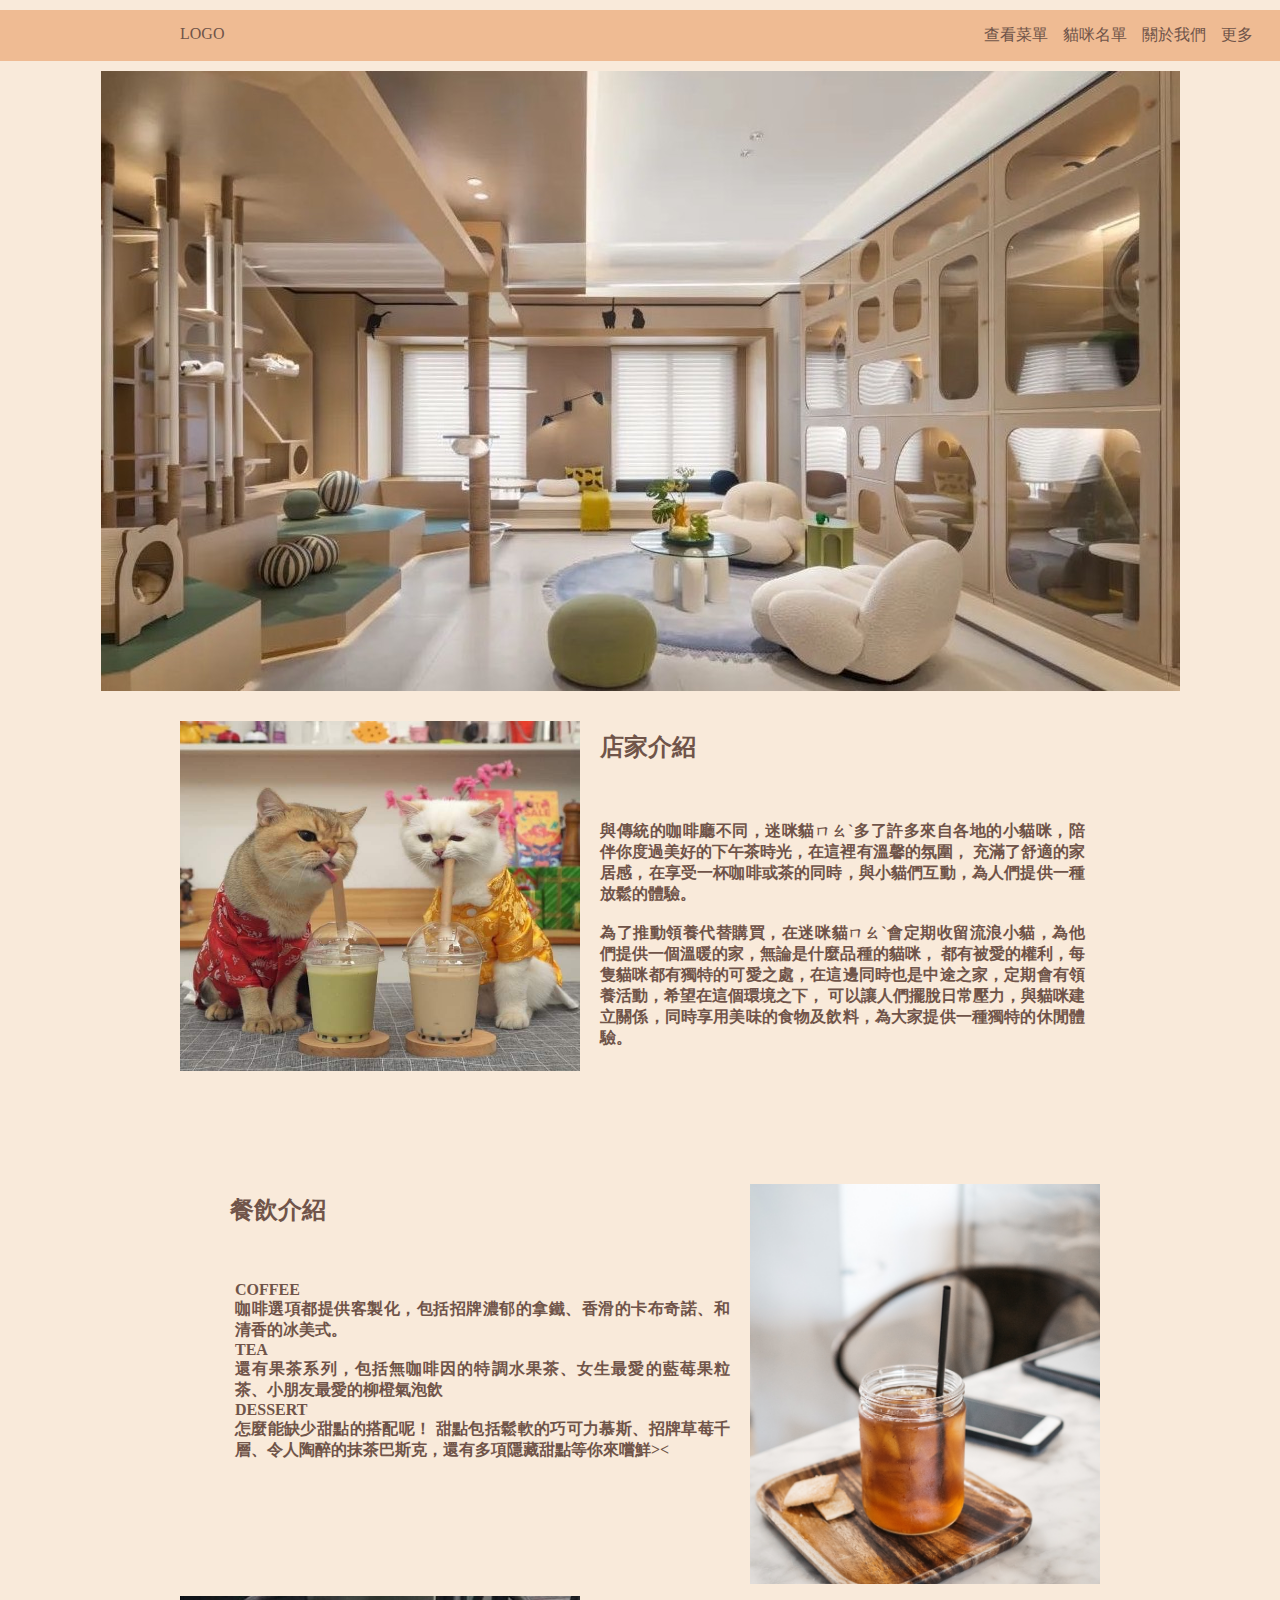
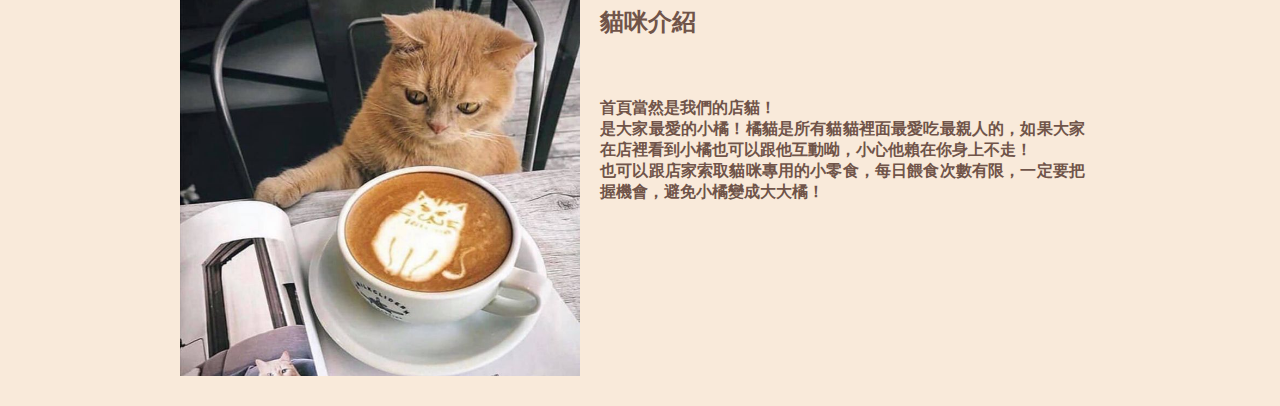
==== net.midterm/index.html @ 5c9e0be0 "Add files via upload" ====
<!DOCTYPE html>
<html lang="en">
<head>
    <meta charset="UTF-8">
    <meta name="viewport" content="width=device-width, initial-scale=1.0">
    <title>眯迷貓ㄇㄠˋcats coffee shop</title>

    <link rel="stylesheet" href="./css/normalize.css" />
    <link rel="stylesheet" href="./css/style.css" />
</head>
<body>
    <header>
        <nav class="nav">
            <ul class="nav-list">
                <li class="nav-list-item">
                    <a href="#" class="nav-list-item-link-top">LOGO</a>
                </li>
                <li class="nav-list-item">
                    <a href="#" class="nav-list-item-link">查看菜單</a>
                    <ul class="nav-sublist">
                       <li class="nav-list-item"><a href="#" class="nav-list-item-link1">Coffee Time</a></li> 
                       <li class="nav-list-item"><a href="#" class="nav-list-item-link1">Tea & Milk</a></li>
                       <li class="nav-list-item"><a href="#" class="nav-list-item-link1">Foods</a></li>
                    </ul>
                </li>
                <li class="nav-list-item">
                    <a href="#" class="nav-list-item-link">貓咪名單</a>
                    <ul class="nav-sublist">
                        <li class="nav-list-item"><a href="#" class="nav-list-item-link1">店長的愛寵們</a></li> 
                        <li class="nav-list-item"><a href="#" class="nav-list-item-link1">限時領養</a></li>
                    </ul>
                </li>
                <li class="nav-list-item">
                    <a href="#" class="nav-list-item-link">關於我們</a>
                </li>
                <li class="nav-list-item">
                    <a href="#" class="nav-list-item-link">更多</a>
                    <ul class="nav-sublist">
                        <li class="nav-list-item"><a href="#" class="nav-list-item-link1">線上訂位</a></li> 
                        <li class="nav-list-item"><a href="#" class="nav-list-item-link1">領養須知</a></li>
                    </ul>
                </li>
                
            </ul>
        </nav>
    </header>

    <div class="banner_container">
        <img src="./images/shop.jpg" alt="banner" />
      </div>

        <img class="shop_intro" src="./images/shop_intro.jpg" alt="intro"> 
     
        <p class="intro_title">店家介紹</p>
 
        <p class="intro"><br>與傳統的咖啡廳不同，迷咪貓ㄇㄠˋ多了許多來自各地的小貓咪，陪伴你度過美好的下午茶時光，在這裡有溫馨的氛圍，
            充滿了舒適的家居感，在享受一杯咖啡或茶的同時，與小貓們互動，為人們提供一種放鬆的體驗。<br><br>
            為了推動領養代替購買，在迷咪貓ㄇㄠˋ會定期收留流浪小貓，為他們提供一個溫暖的家，無論是什麼品種的貓咪，
            都有被愛的權利，每隻貓咪都有獨特的可愛之處，在這邊同時也是中途之家，定期會有領養活動，希望在這個環境之下，
            可以讓人們擺脫日常壓力，與貓咪建立關係，同時享用美味的食物及飲料，為大家提供一種獨特的休閒體驗。
            </p>
        <img class="coffee_intro" src="./images/coffee1.jpg" alt="intro">
        <p class="intro_title2">餐飲介紹</p>
        <p class="intro2">COFFEE<br>咖啡選項都提供客製化，包括招牌濃郁的拿鐵、香滑的卡布奇諾、和清香的冰美式。<br>TEA<br>還有果茶系列，包括無咖啡因的特調水果茶、女生最愛的藍莓果粒茶、小朋友最愛的柳橙氣泡飲<br>DESSERT<br>怎麼能缺少甜點的搭配呢！
        甜點包括鬆軟的巧可力慕斯、招牌草莓千層、令人陶醉的抹茶巴斯克，還有多項隱藏甜點等你來嚐鮮><</p>
        <img class="cats_intro" src="./images/Cats2.jpeg" alt="intro">
        <p class="intro_title3">貓咪介紹</p>
        <p class="intro3">首頁當然是我們的店貓！<br>是大家最愛的小橘！橘貓是所有貓貓裡面最愛吃最親人的，如果大家在店裡看到小橘也可以跟他互動呦，小心他賴在你身上不走！<br>也可以跟店家索取貓咪專用的小零食，每日餵食次數有限，一定要把握機會，避免小橘變成大大橘！</p>
</body>
</html>
---- net.midterm/css/style.css ----
*{
    background-color: #f9eada;
    margin: 0;
    padding: 0;
}
/*導覽列*/
.nav{
    background-color: #efbb93;
    margin-top: 10px;

}
.nav-list{
    display: flex;
    background-color: #efbb93;
    margin: 0;
    padding:0;
    text-align: right;
}
.nav-sublist{
    position: absolute;
    margin: 0;
    padding: 0;
    display: none;

 
}
.nav-list-item{
    list-style:none ;
    margin-right: 5px;
    background-color:  #efbb93;
    color:#502301;  
}

.nav-list-item-link{
    display: block;
    background-color: #efbb93;
    color: #705449;
    text-decoration: none;
    padding:15px 5px;
    text-align: right;
}
.nav-list-item-link-top{
    display: block;
    background-color:#efbb93;
    color: #705449;
    text-decoration: none;
    padding:15px 750px 15px 180px;

}
.nav-list-item-link1{
    display: block;
    background-color: #f9eada;
    color: #705449;
    text-decoration: none;
    padding:15px 5px;
    justify-content: center;
}
.nav-list-item:hover .nav-sublist{
    display: block;
}
/*做hover*/
.nav-list-item-link:hover{
    color:#502301;
}
/*首圖*/
.banner_container{
    display: flex;
    width: 1000px;
    justify-content: center;
    align-items: center;
    flex-direction: column;
    margin: auto;
    padding-top: 10px;
}
.shop_intro{
    margin: 30px 20px 30px 180px;
    display: flex;
    width: 400px;
    height:350px;
    float: left;
}
.coffee_intro{
    margin: 100px 180px 30px 20px;
    display: flex;
    width: 350px;
    height:400px;
    float: right;
}
.cats_intro{
    margin: 100px 20px 30px 180px;
    display: flex;
    width: 400px;
    height:380px;
    float: left;
}
/*店家介紹*/
.intro_title{
    padding:15px;
    margin: 25px 0px  10px  50px;
    text-align: justify;
    text-justify:inter-ideograph;
    color:#705449;
    font-size: 24px;
    font-weight: bold;
    z-index: 1;
}

.intro{
    padding:15px;
    margin: 5px 180px 20px 50px;
    text-align: justify;
    text-justify:inter-ideograph;
    color:#705449;
    font-weight: bold;
}
.intro_title2{
    padding:30px;
    margin: 100px 50px 10px 200px;
    text-align: justify;
    text-justify:inter-ideograph;
    color:#705449;
    font-size: 24px;
    font-weight: bold;
}
.intro2{
    padding:15px;
    margin: 10px 50px 20px 220px;
    text-align: justify;
    text-justify:inter-ideograph;
    color:#705449;
    font-weight: bold;
}
.intro_title3{
    padding:30px;
    margin: 100px 0px  10px  50px;
    text-align: justify;
    text-justify:inter-ideograph;
    color:#705449;
    font-size: 24px;
    font-weight: bold;
}
.intro3{
    padding:15px;
    margin: 15px 180px 20px 50px;
    text-align: justify;
    text-justify:inter-ideograph;
    color:#705449; 
    font-weight: bold;
}
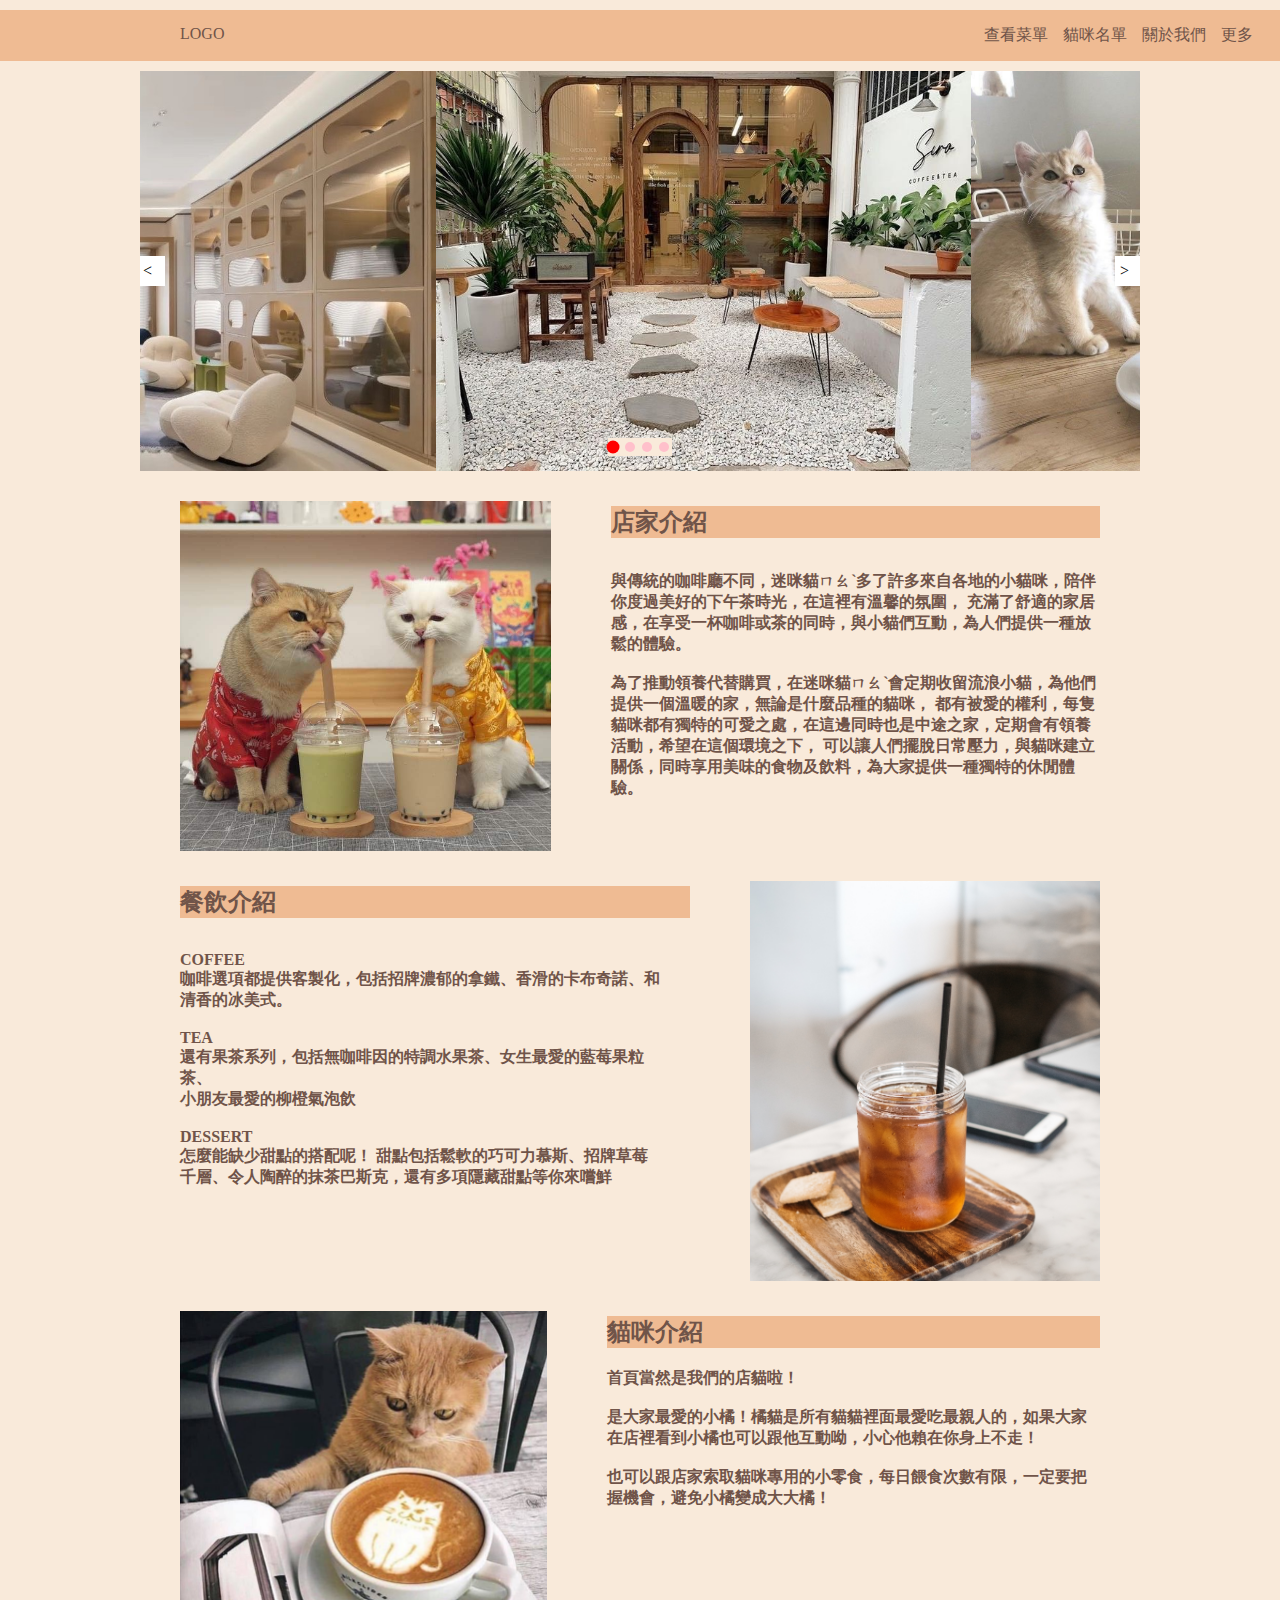
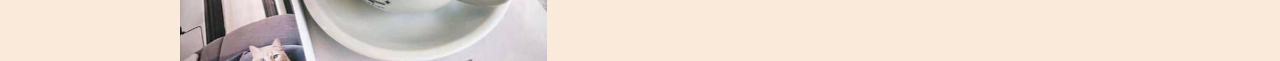
==== commit a84650e3: "Add files via upload" ====
--- a/net.midterm/index.html
+++ b/net.midterm/index.html
@@ -44,27 +44,67 @@
             </ul>
         </nav>
     </header>
+<!-- 引入css樣式 -->
+<link rel="stylesheet" href="./css/style.css">
 
-    <div class="banner_container">
-        <img src="./images/shop.jpg" alt="banner" />
-      </div>
+<div class="banner_container">
+    <!-- 6張圖片 -->
+    <ul class="img_box">
+        <li><img src="./images/shop.jpg" alt="banner"></li>
+        <li><img src="./images/shop1.jpg" alt="banner"></li>
+        <li><img src="./images/cats3.jpg" alt="banner"></li>
+        <li><img src="./images/coffee.jpeg" alt="banner"></li>
+        <li><img src="./images/shop.jpg" alt="banner"></li>
+        <li><img src="./images/shop1.jpg" alt="banner"></li>
+    </ul>
 
+    <!-- 中間圓點 -->
+    <ul class="sel_box">
+        <!-- 自定義屬性 -->
+        <li data-index="0"></li>
+        <li data-index="1"></li>
+        <li data-index="2"></li>
+        <li data-index="3"></li>
+    </ul>
+
+    <!-- 左箭頭 -->
+    <div class="left_btn">&lt;</div>
+    <!-- 右箭頭 -->
+    <div class="right_btn">&gt;</div>
+</div>
+
+<!-- 引入js程式碼 -->
+<script src="./js/banner.js"></script>
+
+        <div class="shop">
         <img class="shop_intro" src="./images/shop_intro.jpg" alt="intro"> 
-     
+        <div class="shop_text">
         <p class="intro_title">店家介紹</p>
- 
         <p class="intro"><br>與傳統的咖啡廳不同，迷咪貓ㄇㄠˋ多了許多來自各地的小貓咪，陪伴你度過美好的下午茶時光，在這裡有溫馨的氛圍，
             充滿了舒適的家居感，在享受一杯咖啡或茶的同時，與小貓們互動，為人們提供一種放鬆的體驗。<br><br>
             為了推動領養代替購買，在迷咪貓ㄇㄠˋ會定期收留流浪小貓，為他們提供一個溫暖的家，無論是什麼品種的貓咪，
             都有被愛的權利，每隻貓咪都有獨特的可愛之處，在這邊同時也是中途之家，定期會有領養活動，希望在這個環境之下，
             可以讓人們擺脫日常壓力，與貓咪建立關係，同時享用美味的食物及飲料，為大家提供一種獨特的休閒體驗。
-            </p>
+        </p>
+        </div>
+        </div>
+        <div class="coffee">
+            <div class="coffee_text1">  
+        <p class="intro_title2">餐飲介紹</p>
+        <p class="intro2"><br>COFFEE<br>咖啡選項都提供客製化，包括招牌濃郁的拿鐵、香滑的卡布奇諾、和清香的冰美式。<br><br>TEA<br>還有果茶系列，包括無咖啡因的特調水果茶、女生最愛的藍莓果粒茶、<br>小朋友最愛的柳橙氣泡飲<br><br>DESSERT<br>怎麼能缺少甜點的搭配呢！
+        甜點包括鬆軟的巧可力慕斯、招牌草莓千層、令人陶醉的抹茶巴斯克，還有多項隱藏甜點等你來嚐鮮</p>
+    </div>
+        <div class="coffee_text">
+    
         <img class="coffee_intro" src="./images/coffee1.jpg" alt="intro">
-        <p class="intro_title2">餐飲介紹</p>
-        <p class="intro2">COFFEE<br>咖啡選項都提供客製化，包括招牌濃郁的拿鐵、香滑的卡布奇諾、和清香的冰美式。<br>TEA<br>還有果茶系列，包括無咖啡因的特調水果茶、女生最愛的藍莓果粒茶、小朋友最愛的柳橙氣泡飲<br>DESSERT<br>怎麼能缺少甜點的搭配呢！
-        甜點包括鬆軟的巧可力慕斯、招牌草莓千層、令人陶醉的抹茶巴斯克，還有多項隱藏甜點等你來嚐鮮><</p>
+            </div>
+        </div>
+        <div class="cats">
         <img class="cats_intro" src="./images/Cats2.jpeg" alt="intro">
+        <div class="cats_text">
         <p class="intro_title3">貓咪介紹</p>
-        <p class="intro3">首頁當然是我們的店貓！<br>是大家最愛的小橘！橘貓是所有貓貓裡面最愛吃最親人的，如果大家在店裡看到小橘也可以跟他互動呦，小心他賴在你身上不走！<br>也可以跟店家索取貓咪專用的小零食，每日餵食次數有限，一定要把握機會，避免小橘變成大大橘！</p>
+        <p class="intro3">首頁當然是我們的店貓啦！<br><br>是大家最愛的小橘！橘貓是所有貓貓裡面最愛吃最親人的，如果大家在店裡看到小橘也可以跟他互動呦，小心他賴在你身上不走！<br><br>也可以跟店家索取貓咪專用的小零食，每日餵食次數有限，一定要把握機會，避免小橘變成大大橘！</p>
+        </div>
+        </div>
 </body>
 </html>--- a/net.midterm/css/style.css
+++ b/net.midterm/css/style.css
@@ -3,11 +3,94 @@
     background-color: #f9eada;
     margin: 0;
     padding: 0;
+    box-sizing: border-box;
+}
+.banner_container {
+    position: relative;
+    margin: 100px;
+    width: 500px;
+    height: 400px;
+    /* 超出隱藏 */
+    overflow: hidden;  
+}
+
+ul.img_box {
+    position: absolute;
+    left: 0;
+    top: 0;
+    /* html中的第一張圖片不是我們想要顯示，第二張才是我們輪播圖的第一張圖片因此要讓這排圖片往左移動一張圖片的距離 */
+    transform: translateX(-400px);
+}
+
+.img_box li {
+    float: left;
+    list-style: none;
+}
+
+/* 圖片大小 */
+.img_box li img {
+    width: 100%;
+    height: 400px;
+    object-fit: cover;
+}
+
+/* 小圓點 */
+.sel_box {
+    position: absolute;
+    bottom: 15px;
+    left: 50%;
+    transform: translateX(-50%);
+}
+
+.sel_box li {
+    list-style: none;
+    /* 轉換為行內塊元素 -- 一行顯示 */
+    display: inline-block;
+    width: 10px;
+    height: 10px;
+    background-color: pink;
+    margin-right: 3px;
+    border-radius: 5px;
+    transition: all 0.4s;
+}
+
+/* 左箭頭 */
+.left_btn {
+    position: absolute;
+    top: 50%;
+    left: 0;
+    transform: translateY(-50%);
+    width: 25px;
+    height: 30px;
+    background-color: #fff;
+    line-height: 30px;
+    padding-left: 3px;
+    /* 將滑鼠樣式改為小手 */
+    cursor: pointer;
+}
+
+.right_btn {
+    position: absolute;
+    top: 50%;
+    right: 0;
+    transform: translateY(-50%);
+    width: 25px;
+    height: 30px;
+    background-color: #fff;
+    line-height: 30px;
+    padding-left: 5px;
+    cursor: pointer;
+}
+/* 當前圖片的小圖點樣式 */
+.sel_box .cur {
+    background-color: red!important;
+    transform: scale(1.3);
 }
 /*導覽列*/
 .nav{
     background-color: #efbb93;
     margin-top: 10px;
+    margin-bottom: 10px;
 
 }
 .nav-list{
@@ -73,78 +156,81 @@
     margin: auto;
     padding-top: 10px;
 }
+.shop{
+    display: flex;
+    margin-top: 15px;
+}
+.cats{
+    display: flex;
+    margin-top: 15px;
+}
+.coffee{
+    display: flex; 
+    margin-top: 15px;
+}
 .shop_intro{
-    margin: 30px 20px 30px 180px;
-    display: flex;
+    margin: 15px 20px 0px 180px;
+    display: block;
     width: 400px;
     height:350px;
-    float: left;
+    object-fit: cover;
+    object-position: center;
+
 }
 .coffee_intro{
-    margin: 100px 180px 30px 20px;
-    display: flex;
+    margin: 15px 180px 0px 20px;
+    display: block;
     width: 350px;
     height:400px;
-    float: right;
+    object-fit: cover;
+    object-position: center;
+    
 }
 .cats_intro{
-    margin: 100px 20px 30px 180px;
-    display: flex;
+    margin: 15px 20px 0px 180px;
+    display: block;
     width: 400px;
-    height:380px;
-    float: left;
-}
+    height:350px;
+    object-fit: cover;
+    object-position: center;
+}
+
+
 /*店家介紹*/
 .intro_title{
-    padding:15px;
-    margin: 25px 0px  10px  50px;
-    text-align: justify;
-    text-justify:inter-ideograph;
+    margin: 20px 180px 10px 40px;
     color:#705449;
     font-size: 24px;
     font-weight: bold;
-    z-index: 1;
-}
-
+    background-color:#efbb93;
+
+}
 .intro{
-    padding:15px;
-    margin: 5px 180px 20px 50px;
-    text-align: justify;
-    text-justify:inter-ideograph;
+    margin: 15px 180px 20px 40px;
     color:#705449;
     font-weight: bold;
 }
 .intro_title2{
-    padding:30px;
-    margin: 100px 50px 10px 200px;
-    text-align: justify;
-    text-justify:inter-ideograph;
+    margin: 20px 40px 10px 180px;
     color:#705449;
     font-size: 24px;
     font-weight: bold;
+    background-color:#efbb93;
 }
 .intro2{
-    padding:15px;
-    margin: 10px 50px 20px 220px;
-    text-align: justify;
-    text-justify:inter-ideograph;
+    margin: 15px 70px 20px 180px;
     color:#705449;
     font-weight: bold;
 }
 .intro_title3{
-    padding:30px;
-    margin: 100px 0px  10px  50px;
-    text-align: justify;
-    text-justify:inter-ideograph;
+    margin: 20px 180px 20px 40px;
     color:#705449;
     font-size: 24px;
     font-weight: bold;
+    background-color:#efbb93;
 }
 .intro3{
-    padding:15px;
-    margin: 15px 180px 20px 50px;
-    text-align: justify;
-    text-justify:inter-ideograph;
-    color:#705449; 
+    margin: 15px 180px 20px 40px;
+    color:#705449;
     font-weight: bold;
 }--- a/net.midterm/css/style.css
+++ b/net.midterm/css/style.css
@@ -3,11 +3,94 @@
     background-color: #f9eada;
     margin: 0;
     padding: 0;
+    box-sizing: border-box;
+}
+.banner_container {
+    position: relative;
+    margin: 100px;
+    width: 500px;
+    height: 400px;
+    /* 超出隱藏 */
+    overflow: hidden;  
+}
+
+ul.img_box {
+    position: absolute;
+    left: 0;
+    top: 0;
+    /* html中的第一張圖片不是我們想要顯示，第二張才是我們輪播圖的第一張圖片因此要讓這排圖片往左移動一張圖片的距離 */
+    transform: translateX(-400px);
+}
+
+.img_box li {
+    float: left;
+    list-style: none;
+}
+
+/* 圖片大小 */
+.img_box li img {
+    width: 100%;
+    height: 400px;
+    object-fit: cover;
+}
+
+/* 小圓點 */
+.sel_box {
+    position: absolute;
+    bottom: 15px;
+    left: 50%;
+    transform: translateX(-50%);
+}
+
+.sel_box li {
+    list-style: none;
+    /* 轉換為行內塊元素 -- 一行顯示 */
+    display: inline-block;
+    width: 10px;
+    height: 10px;
+    background-color: pink;
+    margin-right: 3px;
+    border-radius: 5px;
+    transition: all 0.4s;
+}
+
+/* 左箭頭 */
+.left_btn {
+    position: absolute;
+    top: 50%;
+    left: 0;
+    transform: translateY(-50%);
+    width: 25px;
+    height: 30px;
+    background-color: #fff;
+    line-height: 30px;
+    padding-left: 3px;
+    /* 將滑鼠樣式改為小手 */
+    cursor: pointer;
+}
+
+.right_btn {
+    position: absolute;
+    top: 50%;
+    right: 0;
+    transform: translateY(-50%);
+    width: 25px;
+    height: 30px;
+    background-color: #fff;
+    line-height: 30px;
+    padding-left: 5px;
+    cursor: pointer;
+}
+/* 當前圖片的小圖點樣式 */
+.sel_box .cur {
+    background-color: red!important;
+    transform: scale(1.3);
 }
 /*導覽列*/
 .nav{
     background-color: #efbb93;
     margin-top: 10px;
+    margin-bottom: 10px;
 
 }
 .nav-list{
@@ -73,78 +156,81 @@
     margin: auto;
     padding-top: 10px;
 }
+.shop{
+    display: flex;
+    margin-top: 15px;
+}
+.cats{
+    display: flex;
+    margin-top: 15px;
+}
+.coffee{
+    display: flex; 
+    margin-top: 15px;
+}
 .shop_intro{
-    margin: 30px 20px 30px 180px;
-    display: flex;
+    margin: 15px 20px 0px 180px;
+    display: block;
     width: 400px;
     height:350px;
-    float: left;
+    object-fit: cover;
+    object-position: center;
+
 }
 .coffee_intro{
-    margin: 100px 180px 30px 20px;
-    display: flex;
+    margin: 15px 180px 0px 20px;
+    display: block;
     width: 350px;
     height:400px;
-    float: right;
+    object-fit: cover;
+    object-position: center;
+    
 }
 .cats_intro{
-    margin: 100px 20px 30px 180px;
-    display: flex;
+    margin: 15px 20px 0px 180px;
+    display: block;
     width: 400px;
-    height:380px;
-    float: left;
-}
+    height:350px;
+    object-fit: cover;
+    object-position: center;
+}
+
+
 /*店家介紹*/
 .intro_title{
-    padding:15px;
-    margin: 25px 0px  10px  50px;
-    text-align: justify;
-    text-justify:inter-ideograph;
+    margin: 20px 180px 10px 40px;
     color:#705449;
     font-size: 24px;
     font-weight: bold;
-    z-index: 1;
-}
-
+    background-color:#efbb93;
+
+}
 .intro{
-    padding:15px;
-    margin: 5px 180px 20px 50px;
-    text-align: justify;
-    text-justify:inter-ideograph;
+    margin: 15px 180px 20px 40px;
     color:#705449;
     font-weight: bold;
 }
 .intro_title2{
-    padding:30px;
-    margin: 100px 50px 10px 200px;
-    text-align: justify;
-    text-justify:inter-ideograph;
+    margin: 20px 40px 10px 180px;
     color:#705449;
     font-size: 24px;
     font-weight: bold;
+    background-color:#efbb93;
 }
 .intro2{
-    padding:15px;
-    margin: 10px 50px 20px 220px;
-    text-align: justify;
-    text-justify:inter-ideograph;
+    margin: 15px 70px 20px 180px;
     color:#705449;
     font-weight: bold;
 }
 .intro_title3{
-    padding:30px;
-    margin: 100px 0px  10px  50px;
-    text-align: justify;
-    text-justify:inter-ideograph;
+    margin: 20px 180px 20px 40px;
     color:#705449;
     font-size: 24px;
     font-weight: bold;
+    background-color:#efbb93;
 }
 .intro3{
-    padding:15px;
-    margin: 15px 180px 20px 50px;
-    text-align: justify;
-    text-justify:inter-ideograph;
-    color:#705449; 
+    margin: 15px 180px 20px 40px;
+    color:#705449;
     font-weight: bold;
 }